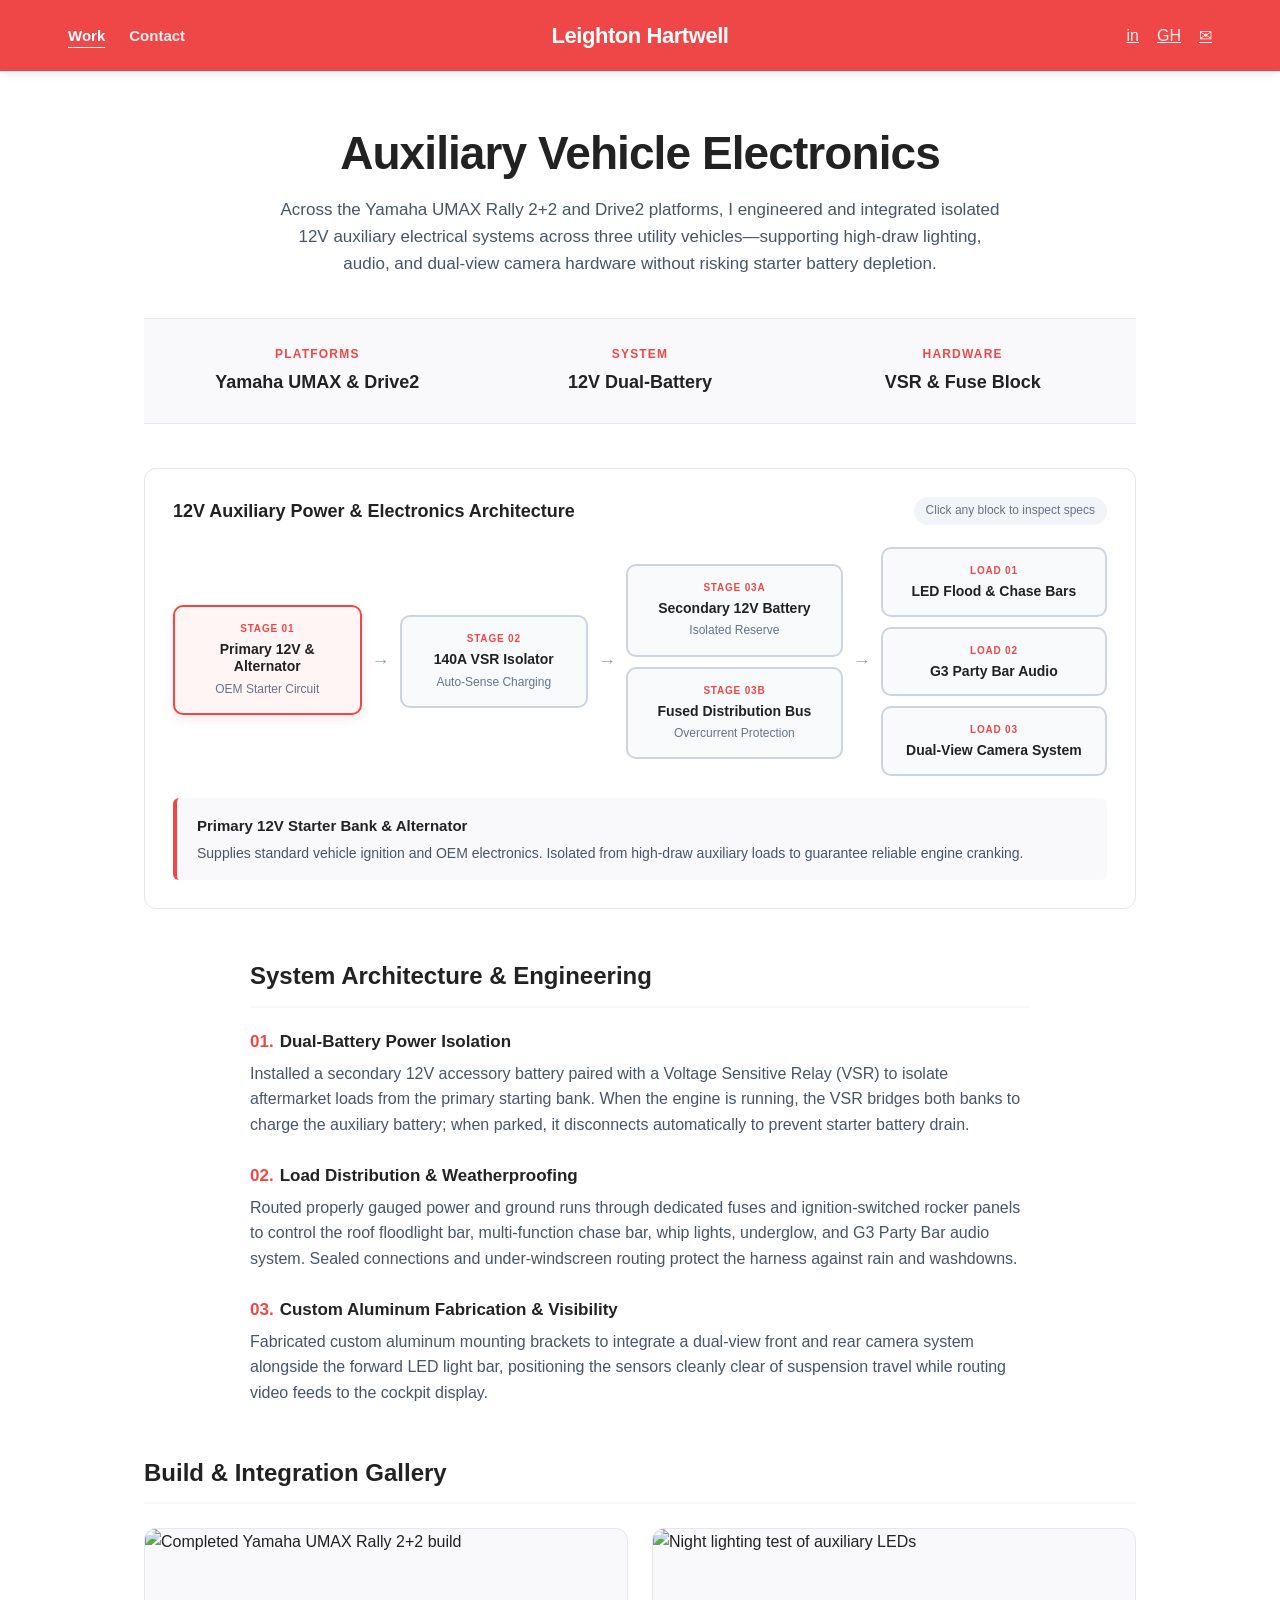
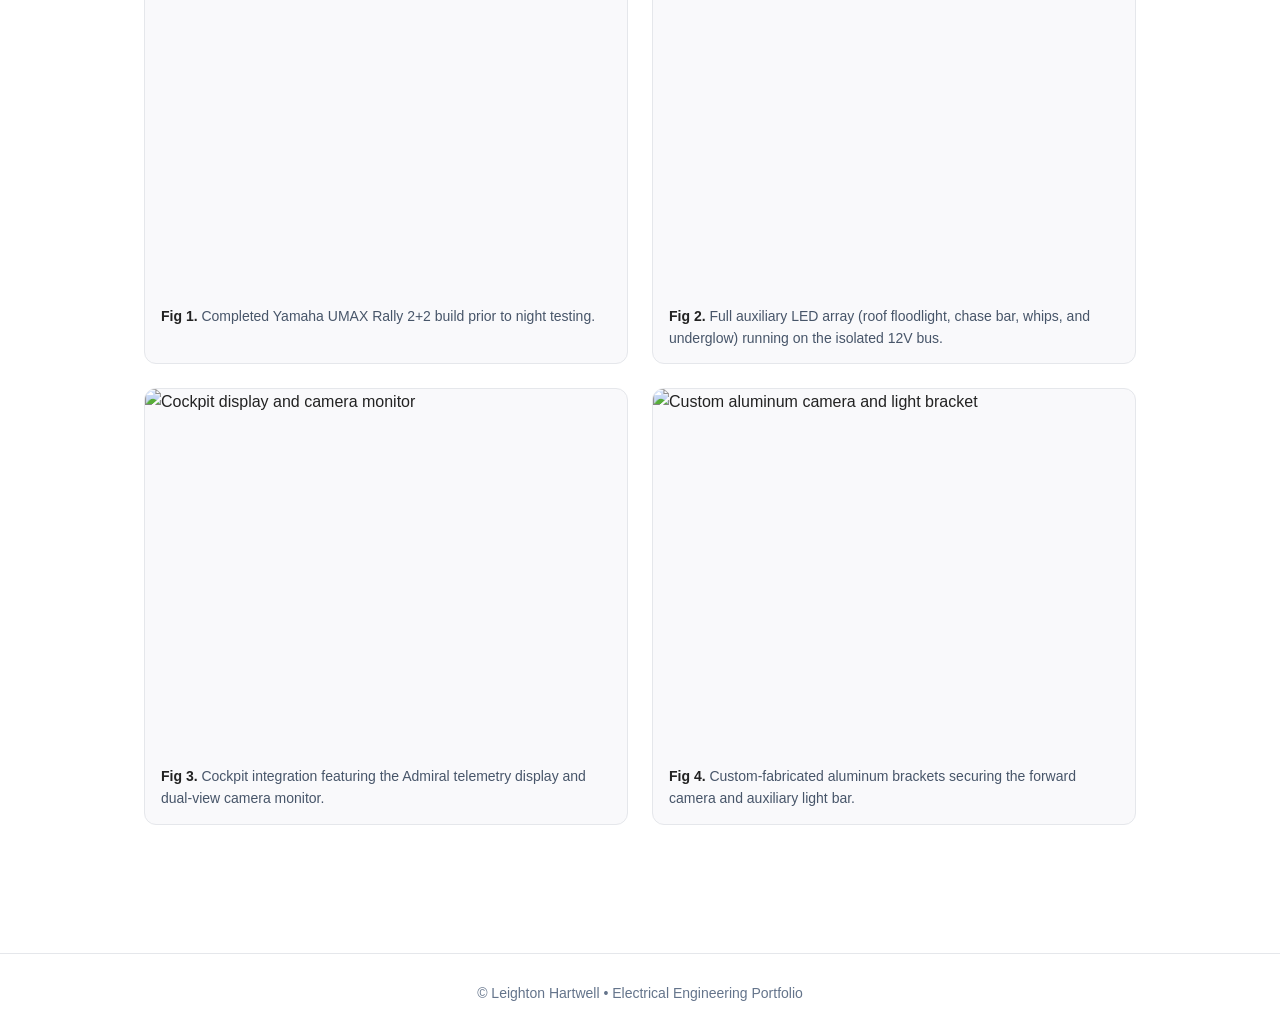
==== auxiliary-vehicle-electronics.html @ 43694203 "Add Auxiliary Vehicle Electronics HTML structure" ====
<!DOCTYPE html>
<html lang="en">
<head>
  <meta charset="UTF-8" />
  <meta name="viewport" content="width=device-width, initial-scale=1.0" />
  <title>Auxiliary Vehicle Electronics | Leighton Hartwell</title>
  <link rel="stylesheet" href="style.css" />
  <style>
    /* Interactive Architecture Diagram Styles */
    .arch-wrap {
      padding: 28px;
      background: #FFFFFF;
      border: 1px solid var(--border);
      border-radius: var(--radius);
      margin-bottom: 44px;
    }
    .arch-header {
      display: flex;
      justify-content: space-between;
      align-items: center;
      margin-bottom: 22px;
      flex-wrap: wrap;
      gap: 8px;
    }
    .arch-header h2 {
      font-size: 18px;
      font-weight: 700;
    }
    .arch-hint {
      font-size: 12px;
      color: var(--muted);
      background: #F1F5F9;
      padding: 4px 12px;
      border-radius: 999px;
    }
    .arch-flow {
      display: grid;
      grid-template-columns: 1fr auto 1fr auto 1.15fr auto 1.2fr;
      align-items: center;
      gap: 10px;
    }
    .arch-node {
      border: 2px solid #CBD5E1;
      border-radius: 10px;
      padding: 14px 12px;
      background: #F8FAFC;
      cursor: pointer;
      transition: all 0.18s ease;
      text-align: center;
    }
    .arch-node:hover, .arch-node.active {
      border-color: var(--coral);
      background: #FFF5F5;
      transform: translateY(-2px);
      box-shadow: 0 4px 12px rgba(239, 71, 71, 0.12);
    }
    .node-tag {
      display: block;
      font-size: 10px;
      font-weight: 700;
      text-transform: uppercase;
      letter-spacing: 0.08em;
      color: var(--coral);
      margin-bottom: 4px;
    }
    .node-title {
      font-size: 14px;
      font-weight: 700;
      line-height: 1.25;
    }
    .node-sub {
      font-size: 12px;
      color: var(--muted);
      margin-top: 4px;
    }
    .arch-arrow {
      color: #94A3B8;
      font-weight: 700;
      font-size: 18px;
      text-align: center;
    }
    .arch-stack {
      display: flex;
      flex-direction: column;
      gap: 10px;
    }
    .arch-inspector {
      margin-top: 22px;
      padding: 16px 20px;
      background: var(--bg-tint);
      border-left: 4px solid var(--coral);
      border-radius: 6px;
    }
    .arch-inspector h3 {
      font-size: 15px;
      font-weight: 700;
      margin-bottom: 4px;
    }
    .arch-inspector p {
      font-size: 14px;
      color: var(--slate);
    }
    /* Lightbox Modal */
    .lightbox {
      display: none;
      position: fixed;
      inset: 0;
      background: rgba(15, 23, 42, 0.88);
      z-index: 999;
      align-items: center;
      justify-content: center;
      padding: 24px;
    }
    .lightbox.open { display: flex; }
    .lightbox img {
      max-width: 92vw;
      max-height: 84vh;
      border-radius: 8px;
    }
    @media (max-width: 820px) {
      .arch-flow { grid-template-columns: 1fr; }
      .arch-arrow { transform: rotate(90deg); }
    }
  </style>
</head>
<body>

  <header class="site-header">
    <div class="nav-inner">
      <nav class="nav-links">
        <a href="index.html" class="active">Work</a>
        <a href="contact.html">Contact</a>
      </nav>
      <a href="index.html" class="brand-title">Leighton Hartwell</a>
      <div class="social-links">
        <a href="https://linkedin.com/in/lhartwell007" target="_blank" aria-label="LinkedIn">in</a>
        <a href="https://github.com" target="_blank" aria-label="GitHub">GH</a>
        <a href="mailto:leightonmhartwell@gmail.com" aria-label="Email">&#9993;</a>
      </div>
    </div>
  </header>

  <main class="container">
    <div class="page-header">
      <h1>Auxiliary Vehicle Electronics</h1>
      <p class="page-intro">
        Across the Yamaha UMAX Rally 2+2 and Drive2 platforms, I engineered and integrated isolated 12V auxiliary electrical systems across three utility vehicles—supporting high-draw lighting, audio, and dual-view camera hardware without risking starter battery depletion.
      </p>
    </div>

    <!-- 3-Column Metadata Strip -->
    <div class="meta-strip">
      <div>
        <span class="meta-label">Platforms</span>
        <span class="meta-value">Yamaha UMAX &amp; Drive2</span>
      </div>
      <div>
        <span class="meta-label">System</span>
        <span class="meta-value">12V Dual-Battery</span>
      </div>
      <div>
        <span class="meta-label">Hardware</span>
        <span class="meta-value">VSR &amp; Fuse Block</span>
      </div>
    </div>

    <!-- Interactive Architecture Diagram -->
    <section class="arch-wrap">
      <div class="arch-header">
        <h2>12V Auxiliary Power &amp; Electronics Architecture</h2>
        <span class="arch-hint">Click any block to inspect specs</span>
      </div>

      <div class="arch-flow">
        <div class="arch-node active" data-stage="primary">
          <span class="node-tag">Stage 01</span>
          <div class="node-title">Primary 12V &amp; Alternator</div>
          <div class="node-sub">OEM Starter Circuit</div>
        </div>

        <div class="arch-arrow">&rarr;</div>

        <div class="arch-node" data-stage="vsr">
          <span class="node-tag">Stage 02</span>
          <div class="node-title">140A VSR Isolator</div>
          <div class="node-sub">Auto-Sense Charging</div>
        </div>

        <div class="arch-arrow">&rarr;</div>

        <div class="arch-stack">
          <div class="arch-node" data-stage="battery">
            <span class="node-tag">Stage 03A</span>
            <div class="node-title">Secondary 12V Battery</div>
            <div class="node-sub">Isolated Reserve</div>
          </div>
          <div class="arch-node" data-stage="fuse">
            <span class="node-tag">Stage 03B</span>
            <div class="node-title">Fused Distribution Bus</div>
            <div class="node-sub">Overcurrent Protection</div>
          </div>
        </div>

        <div class="arch-arrow">&rarr;</div>

        <div class="arch-stack">
          <div class="arch-node" data-stage="lighting">
            <span class="node-tag">Load 01</span>
            <div class="node-title">LED Flood &amp; Chase Bars</div>
          </div>
          <div class="arch-node" data-stage="audio">
            <span class="node-tag">Load 02</span>
            <div class="node-title">G3 Party Bar Audio</div>
          </div>
          <div class="arch-node" data-stage="cameras">
            <span class="node-tag">Load 03</span>
            <div class="node-title">Dual-View Camera System</div>
          </div>
        </div>
      </div>

      <div class="arch-inspector">
        <h3 id="insp-title">Primary 12V Starter Bank &amp; Alternator</h3>
        <p id="insp-desc">Supplies standard vehicle ignition and OEM electronics. Isolated from high-draw auxiliary loads to guarantee reliable engine cranking.</p>
      </div>
    </section>

    <!-- Engineering Deep-Dive -->
    <section class="section-block">
      <h2>System Architecture &amp; Engineering</h2>

      <div class="pillar">
        <h3><span>01.</span>Dual-Battery Power Isolation</h3>
        <p>Installed a secondary 12V accessory battery paired with a Voltage Sensitive Relay (VSR) to isolate aftermarket loads from the primary starting bank. When the engine is running, the VSR bridges both banks to charge the auxiliary battery; when parked, it disconnects automatically to prevent starter battery drain.</p>
      </div>

      <div class="pillar">
        <h3><span>02.</span>Load Distribution &amp; Weatherproofing</h3>
        <p>Routed properly gauged power and ground runs through dedicated fuses and ignition-switched rocker panels to control the roof floodlight bar, multi-function chase bar, whip lights, underglow, and G3 Party Bar audio system. Sealed connections and under-windscreen routing protect the harness against rain and washdowns.</p>
      </div>

      <div class="pillar">
        <h3><span>03.</span>Custom Aluminum Fabrication &amp; Visibility</h3>
        <p>Fabricated custom aluminum mounting brackets to integrate a dual-view front and rear camera system alongside the forward LED light bar, positioning the sensors cleanly clear of suspension travel while routing video feeds to the cockpit display.</p>
      </div>
    </section>

    <!-- 2x2 Annotated Gallery -->
    <section class="section-block" style="max-width:1040px;">
      <h2>Build &amp; Integration Gallery</h2>
      <div class="gallery-grid">
        <div class="gallery-item" onclick="openLightbox(this)">
          <img src="images/umax-day.jpg" alt="Completed Yamaha UMAX Rally 2+2 build" />
          <div class="gallery-caption"><strong>Fig 1.</strong> Completed Yamaha UMAX Rally 2+2 build prior to night testing.</div>
        </div>

        <div class="gallery-item" onclick="openLightbox(this)">
          <img src="images/umax-night.jpg" alt="Night lighting test of auxiliary LEDs" />
          <div class="gallery-caption"><strong>Fig 2.</strong> Full auxiliary LED array (roof floodlight, chase bar, whips, and underglow) running on the isolated 12V bus.</div>
        </div>

        <div class="gallery-item" onclick="openLightbox(this)">
          <img src="images/cockpit-display.jpg" alt="Cockpit display and camera monitor" />
          <div class="gallery-caption"><strong>Fig 3.</strong> Cockpit integration featuring the Admiral telemetry display and dual-view camera monitor.</div>
        </div>

        <div class="gallery-item" onclick="openLightbox(this)">
          <img src="images/front-bracket.jpg" alt="Custom aluminum camera and light bracket" />
          <div class="gallery-caption"><strong>Fig 4.</strong> Custom-fabricated aluminum brackets securing the forward camera and auxiliary light bar.</div>
        </div>
      </div>
    </section>
  </main>

  <div class="lightbox" id="lightbox" onclick="this.classList.remove('open')">
    <img id="lightbox-img" src="" alt="Enlarged project photo" />
  </div>

  <footer class="site-footer">
    &copy; Leighton Hartwell &bull; Electrical Engineering Portfolio
  </footer>

  <script>
    const stages = {
      primary: {
        title: "Primary 12V Starter Bank & Alternator",
        desc: "Supplies standard vehicle ignition and OEM electronics. Isolated from high-draw auxiliary loads to guarantee reliable engine cranking."
      },
      vsr: {
        title: "140A Voltage Sensitive Relay (VSR)",
        desc: "Automatically bridges the primary and auxiliary banks once charging voltage exceeds ~13.3V, and isolates them below ~12.8V to prevent starter battery drain."
      },
      battery: {
        title: "Secondary 12V Accessory Battery",
        desc: "Dedicated 12V power reserve powering all aftermarket lighting, audio, and camera systems independently of the primary starter battery."
      },
      fuse: {
        title: "Fused Distribution Bus & Ignition Switching",
        desc: "Centralized blade fuse block with dedicated circuit protection and ignition-switched rocker control to eliminate parasitic drain when parked."
      },
      lighting: {
        title: "High-Output LED Lighting Array",
        desc: "Roof floodlight bar, multi-function chase bar, whip lights, and underglow controlled via dash-mounted backlit rocker switches."
      },
      audio: {
        title: "G3 Party Bar Audio System",
        desc: "Overhead marine-grade soundbar wired with dedicated inline fusing and weather-sealed connections for washdown and rain durability."
      },
      cameras: {
        title: "Dual-View Camera & Cockpit Display",
        desc: "Front and rear camera feeds mounted on custom-fabricated aluminum brackets, routed cleanly under the windscreen to the cockpit monitor."
      }
    };

    document.querySelectorAll('.arch-node').forEach(node => {
      node.addEventListener('click', () => {
        document.querySelectorAll('.arch-node').forEach(n => n.classList.remove('active'));
        node.classList.add('active');
        const info = stages[node.dataset.stage];
        document.getElementById('insp-title').textContent = info.title;
        document.getElementById('insp-desc').textContent = info.desc;
      });
    });

    function openLightbox(card) {
      const src = card.querySelector('img').src;
      document.getElementById('lightbox-img').src = src;
      document.getElementById('lightbox').classList.add('open');
    }
  </script>

</body>
</html>
---- style.css ----
:root {
  --coral: #EF4747;
  --coral-dark: #D93838;
  --charcoal: #222222;
  --slate: #475569;
  --muted: #64748B;
  --bg-tint: #F9F9FB;
  --border: #E5E7EB;
  --radius: 12px;
}

* {
  box-sizing: border-box;
  margin: 0;
  padding: 0;
}

body {
  font-family: -apple-system, BlinkMacSystemFont, "Segoe UI", Roboto, Helvetica, Arial, sans-serif;
  color: var(--charcoal);
  background: #FFFFFF;
  line-height: 1.6;
  -webkit-font-smoothing: antialiased;
}

/* Top Navigation Bar */
.site-header {
  background: var(--coral);
  color: #FFFFFF;
  position: sticky;
  top: 0;
  z-index: 100;
  box-shadow: 0 2px 10px rgba(0, 0, 0, 0.08);
}

.nav-inner {
  max-width: 1200px;
  margin: 0 auto;
  padding: 18px 28px;
  display: grid;
  grid-template-columns: 1fr auto 1fr;
  align-items: center;
}

.nav-links {
  display: flex;
  gap: 24px;
}

.nav-links a {
  color: #FFFFFF;
  text-decoration: none;
  font-weight: 600;
  font-size: 15px;
  opacity: 0.9;
  transition: opacity 0.15s ease;
}

.nav-links a:hover,
.nav-links a.active {
  opacity: 1;
  text-decoration: underline;
  text-underline-offset: 6px;
}

.brand-title {
  color: #FFFFFF;
  text-decoration: none;
  font-size: 22px;
  font-weight: 800;
  letter-spacing: -0.02em;
  text-align: center;
}

.social-links {
  display: flex;
  justify-content: flex-end;
  gap: 18px;
  align-items: center;
}

.social-links a {
  color: #FFFFFF;
  display: inline-flex;
  opacity: 0.9;
  transition: opacity 0.15s ease, transform 0.15s ease;
}

.social-links a:hover {
  opacity: 1;
  transform: translateY(-1px);
}

/* Main Container */
.container {
  max-width: 1040px;
  margin: 0 auto;
  padding: 56px 24px 80px;
}

.page-header {
  text-align: center;
  max-width: 720px;
  margin: 0 auto 40px;
}

.page-header h1 {
  font-size: clamp(32px, 5vw, 46px);
  font-weight: 800;
  letter-spacing: -0.02em;
  line-height: 1.15;
  margin-bottom: 16px;
}

.page-intro {
  font-size: 17px;
  color: var(--slate);
}

/* Home Page Project Cards */
.project-grid {
  display: grid;
  grid-template-columns: repeat(auto-fit, minmax(300px, 1fr));
  gap: 28px;
  margin-top: 24px;
}

.project-card {
  border: 1px solid var(--border);
  border-radius: var(--radius);
  overflow: hidden;
  text-decoration: none;
  color: inherit;
  background: #FFFFFF;
  transition: transform 0.2s ease, box-shadow 0.2s ease, border-color 0.2s ease;
  display: flex;
  flex-direction: column;
}

.project-card:hover {
  transform: translateY(-4px);
  border-color: var(--coral);
  box-shadow: 0 12px 24px rgba(0, 0, 0, 0.06);
}

.card-thumb {
  width: 100%;
  aspect-ratio: 16 / 10;
  background: #F1F5F9;
  object-fit: cover;
  display: block;
}

.card-body {
  padding: 22px;
  flex: 1;
  display: flex;
  flex-direction: column;
}

.card-tag {
  font-size: 11px;
  font-weight: 700;
  text-transform: uppercase;
  letter-spacing: 0.08em;
  color: var(--coral);
  margin-bottom: 6px;
}

.card-title {
  font-size: 20px;
  font-weight: 700;
  margin-bottom: 8px;
}

.card-desc {
  font-size: 14px;
  color: var(--slate);
}

/* 3-Column Metadata Strip */
.meta-strip {
  display: grid;
  grid-template-columns: repeat(3, 1fr);
  gap: 24px;
  background: var(--bg-tint);
  border-top: 1px solid var(--border);
  border-bottom: 1px solid var(--border);
  padding: 26px 24px;
  margin: 0 auto 44px;
  text-align: center;
}

.meta-label {
  display: block;
  color: var(--coral);
  font-size: 12px;
  font-weight: 700;
  letter-spacing: 0.1em;
  text-transform: uppercase;
  margin-bottom: 4px;
}

.meta-value {
  color: var(--charcoal);
  font-size: 18px;
  font-weight: 600;
}

/* Engineering Deep-Dive */
.section-block {
  max-width: 780px;
  margin: 48px auto;
}

.section-block h2 {
  font-size: 24px;
  font-weight: 700;
  margin-bottom: 20px;
  padding-bottom: 10px;
  border-bottom: 2px solid var(--bg-tint);
}

.pillar {
  margin-bottom: 24px;
}

.pillar h3 {
  font-size: 17px;
  font-weight: 700;
  margin-bottom: 6px;
}

.pillar h3 span {
  color: var(--coral);
  margin-right: 6px;
}

.pillar p {
  font-size: 16px;
  color: var(--slate);
}

/* Annotated 2x2 Gallery */
.gallery-grid {
  display: grid;
  grid-template-columns: repeat(2, 1fr);
  gap: 24px;
  margin-top: 24px;
}

.gallery-item {
  border: 1px solid var(--border);
  border-radius: var(--radius);
  overflow: hidden;
  background: var(--bg-tint);
  cursor: pointer;
  transition: transform 0.18s ease, box-shadow 0.18s ease;
}

.gallery-item:hover {
  transform: translateY(-2px);
  box-shadow: 0 8px 20px rgba(0, 0, 0, 0.06);
}

.gallery-item img {
  width: 100%;
  aspect-ratio: 4 / 3;
  object-fit: cover;
  display: block;
}

.gallery-caption {
  padding: 14px 16px;
  font-size: 14px;
  color: var(--slate);
}

.gallery-caption strong {
  color: var(--charcoal);
}

/* Footer */
.site-footer {
  border-top: 1px solid var(--border);
  text-align: center;
  padding: 28px 24px;
  font-size: 14px;
  color: var(--muted);
}

@media (max-width: 720px) {
  .nav-inner {
    grid-template-columns: 1fr;
    gap: 12px;
    text-align: center;
  }
  .nav-links, .social-links {
    justify-content: center;
  }
  .meta-strip, .gallery-grid {
    grid-template-columns: 1fr;
  }
}
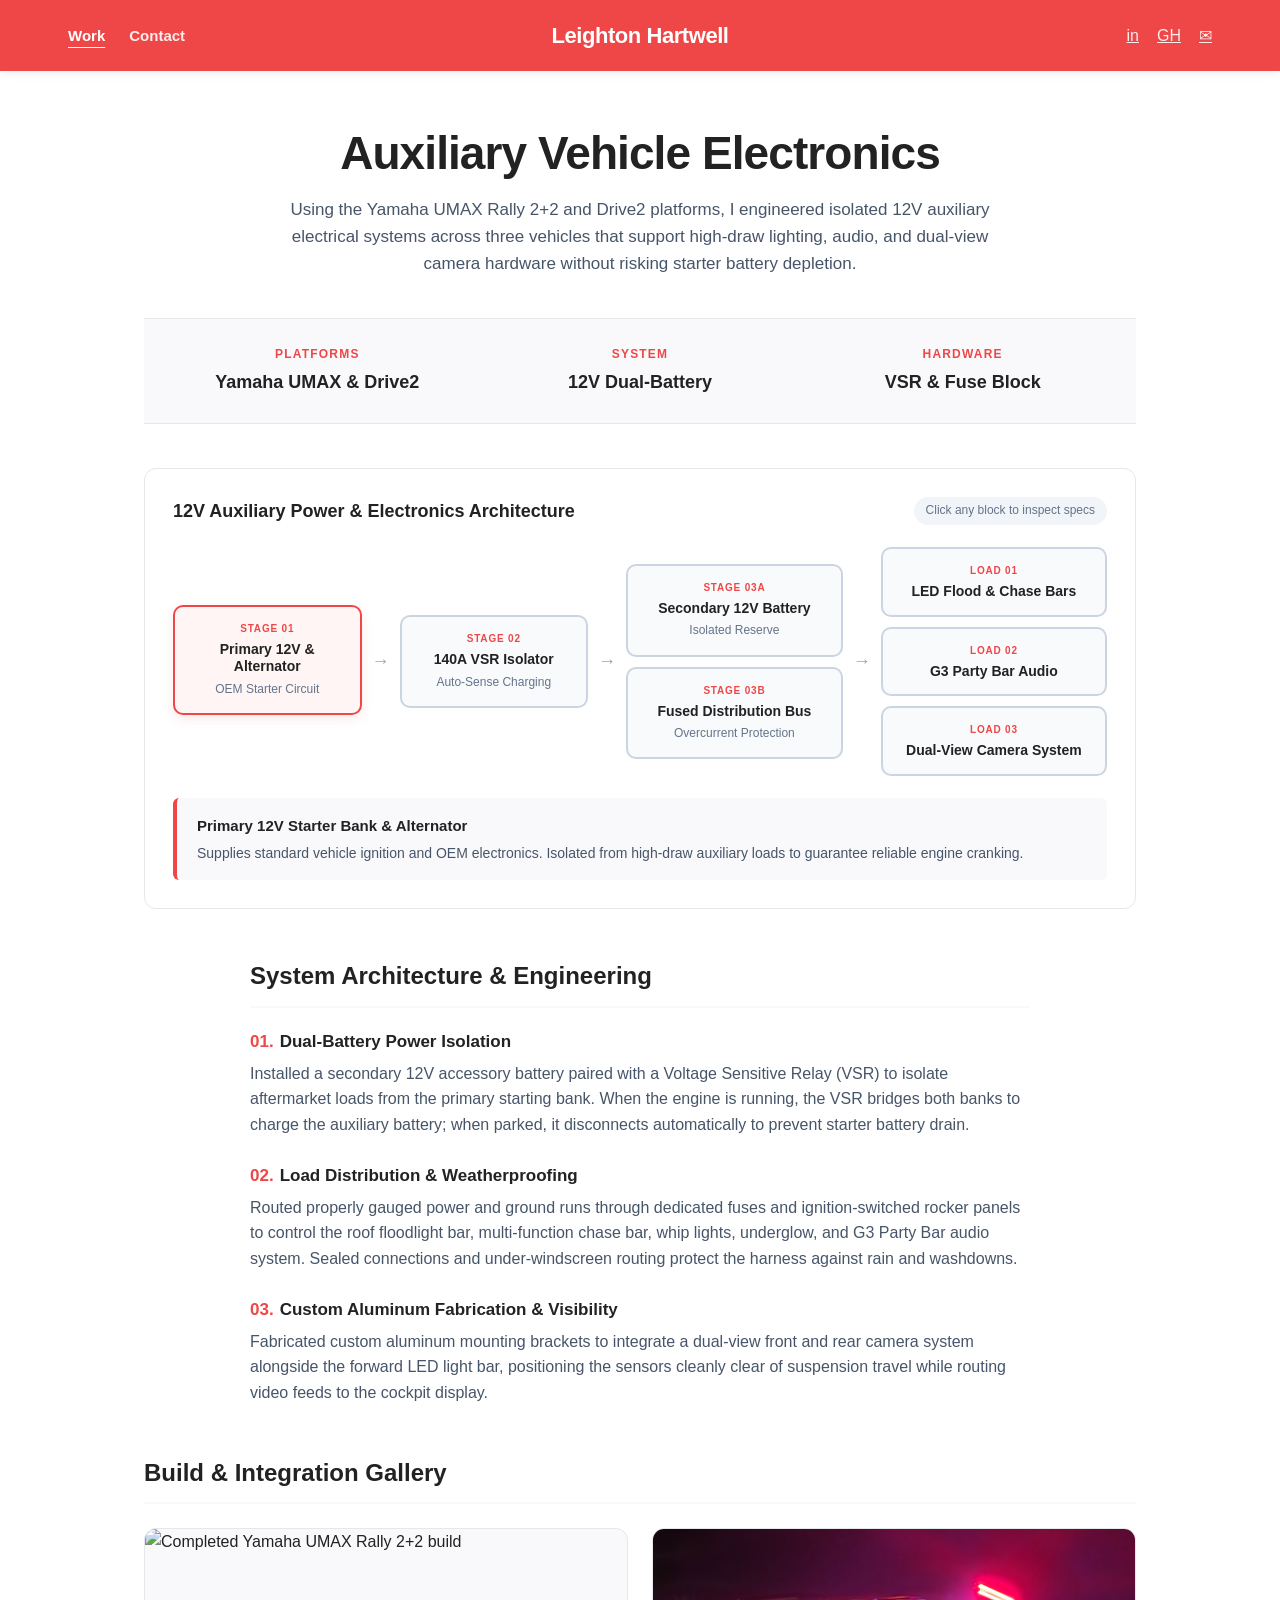
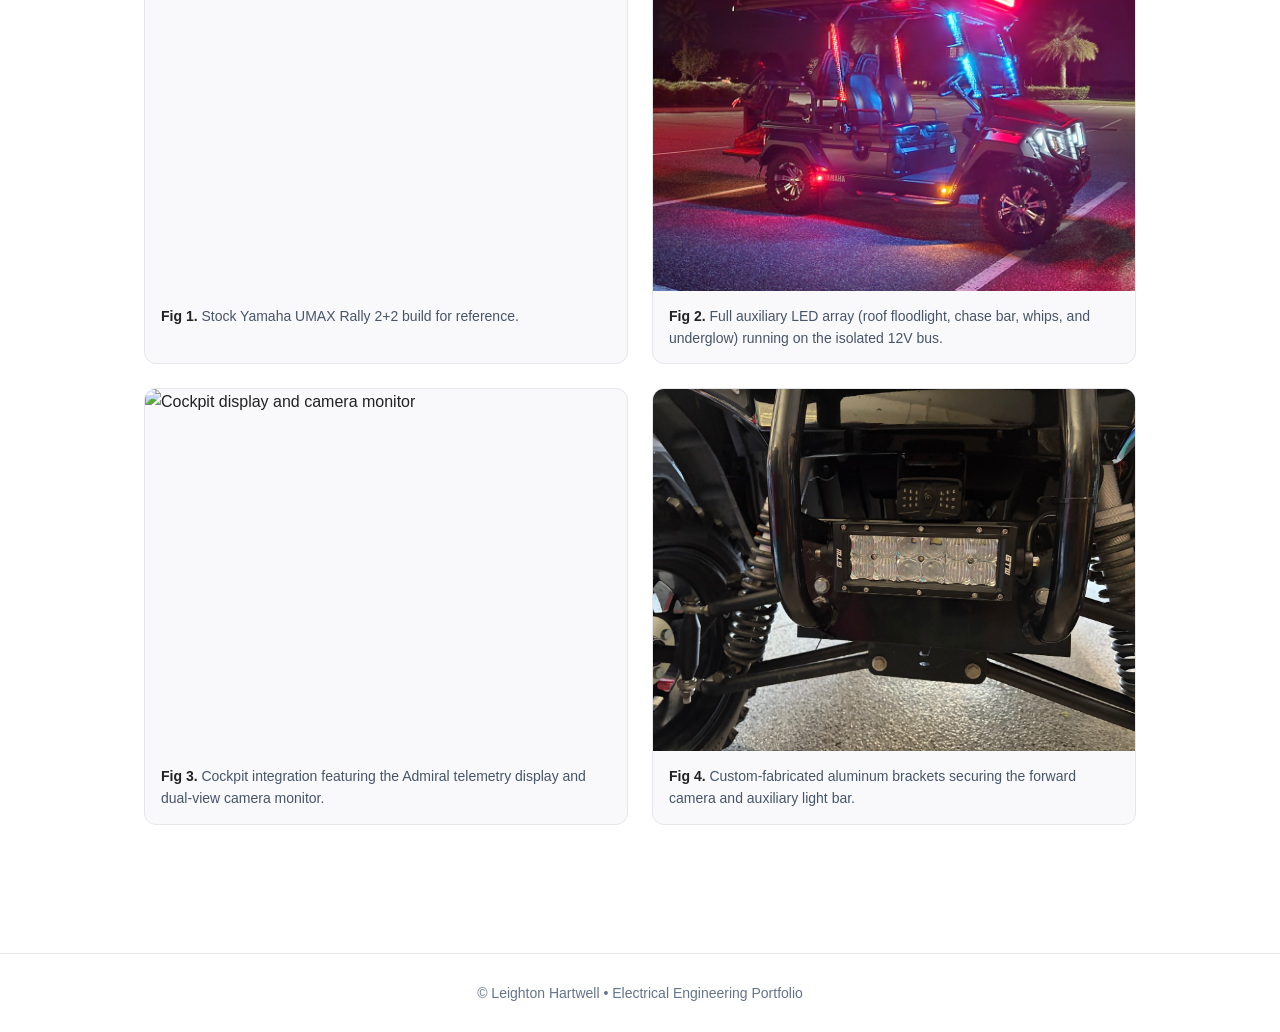
==== commit a52d3740: "Refactor content and update section titles in HTML" ====
--- a/auxiliary-vehicle-electronics.html
+++ b/auxiliary-vehicle-electronics.html
@@ -6,7 +6,7 @@
   <title>Auxiliary Vehicle Electronics | Leighton Hartwell</title>
   <link rel="stylesheet" href="style.css" />
   <style>
-    /* Interactive Architecture Diagram Styles */
+    /* Diagrams */
     .arch-wrap {
       padding: 28px;
       background: #FFFFFF;
@@ -144,7 +144,7 @@
     <div class="page-header">
       <h1>Auxiliary Vehicle Electronics</h1>
       <p class="page-intro">
-        Across the Yamaha UMAX Rally 2+2 and Drive2 platforms, I engineered and integrated isolated 12V auxiliary electrical systems across three utility vehicles—supporting high-draw lighting, audio, and dual-view camera hardware without risking starter battery depletion.
+        Using the Yamaha UMAX Rally 2+2 and Drive2 platforms, I engineered isolated 12V auxiliary electrical systems across three vehicles that support high-draw lighting, audio, and dual-view camera hardware without risking starter battery depletion.
       </p>
     </div>
 
@@ -225,7 +225,7 @@
       </div>
     </section>
 
-    <!-- Engineering Deep-Dive -->
+    <!-- Technical Details -->
     <section class="section-block">
       <h2>System Architecture &amp; Engineering</h2>
 
@@ -250,8 +250,8 @@
       <h2>Build &amp; Integration Gallery</h2>
       <div class="gallery-grid">
         <div class="gallery-item" onclick="openLightbox(this)">
-          <img src="images/umax-day.jpg" alt="Completed Yamaha UMAX Rally 2+2 build" />
-          <div class="gallery-caption"><strong>Fig 1.</strong> Completed Yamaha UMAX Rally 2+2 build prior to night testing.</div>
+          <img src="images/umax-stock.jpg" alt="Completed Yamaha UMAX Rally 2+2 build" />
+          <div class="gallery-caption"><strong>Fig 1.</strong> Stock Yamaha UMAX Rally 2+2 build for reference. </div>
         </div>
 
         <div class="gallery-item" onclick="openLightbox(this)">
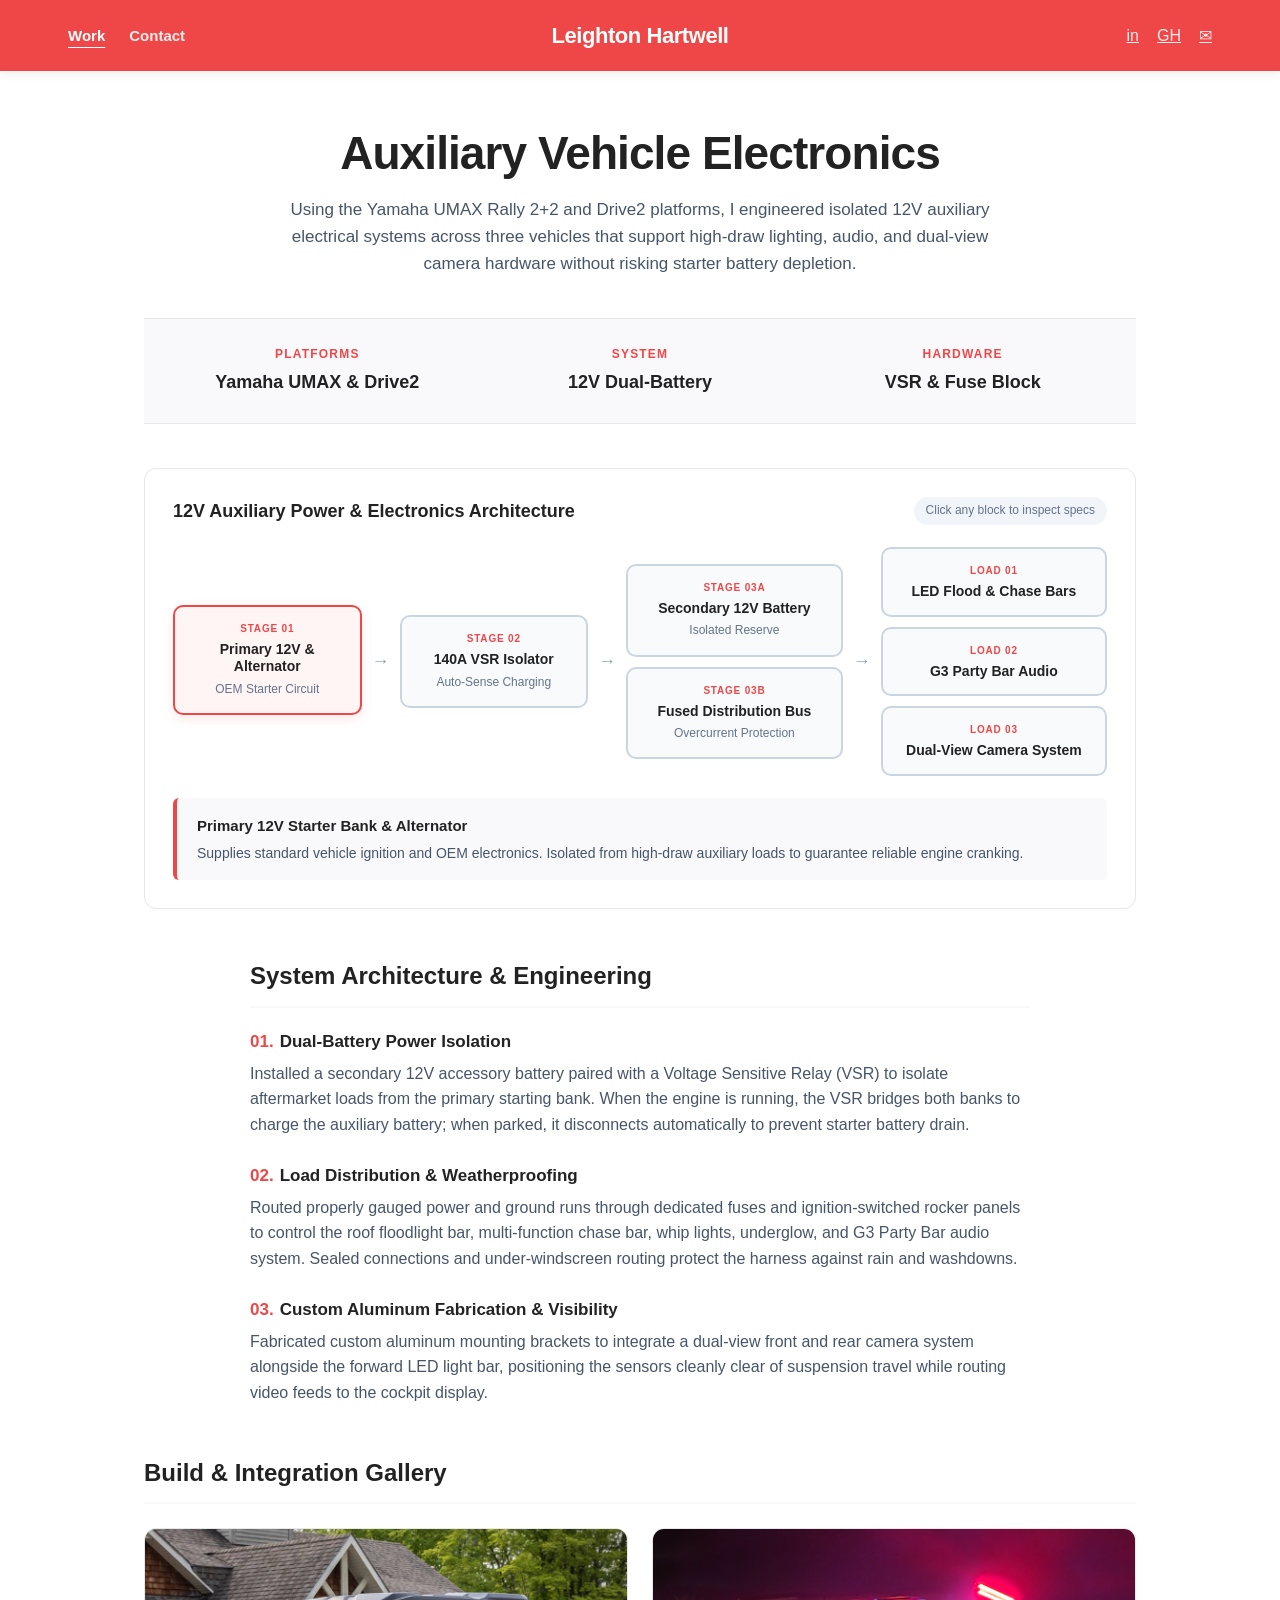
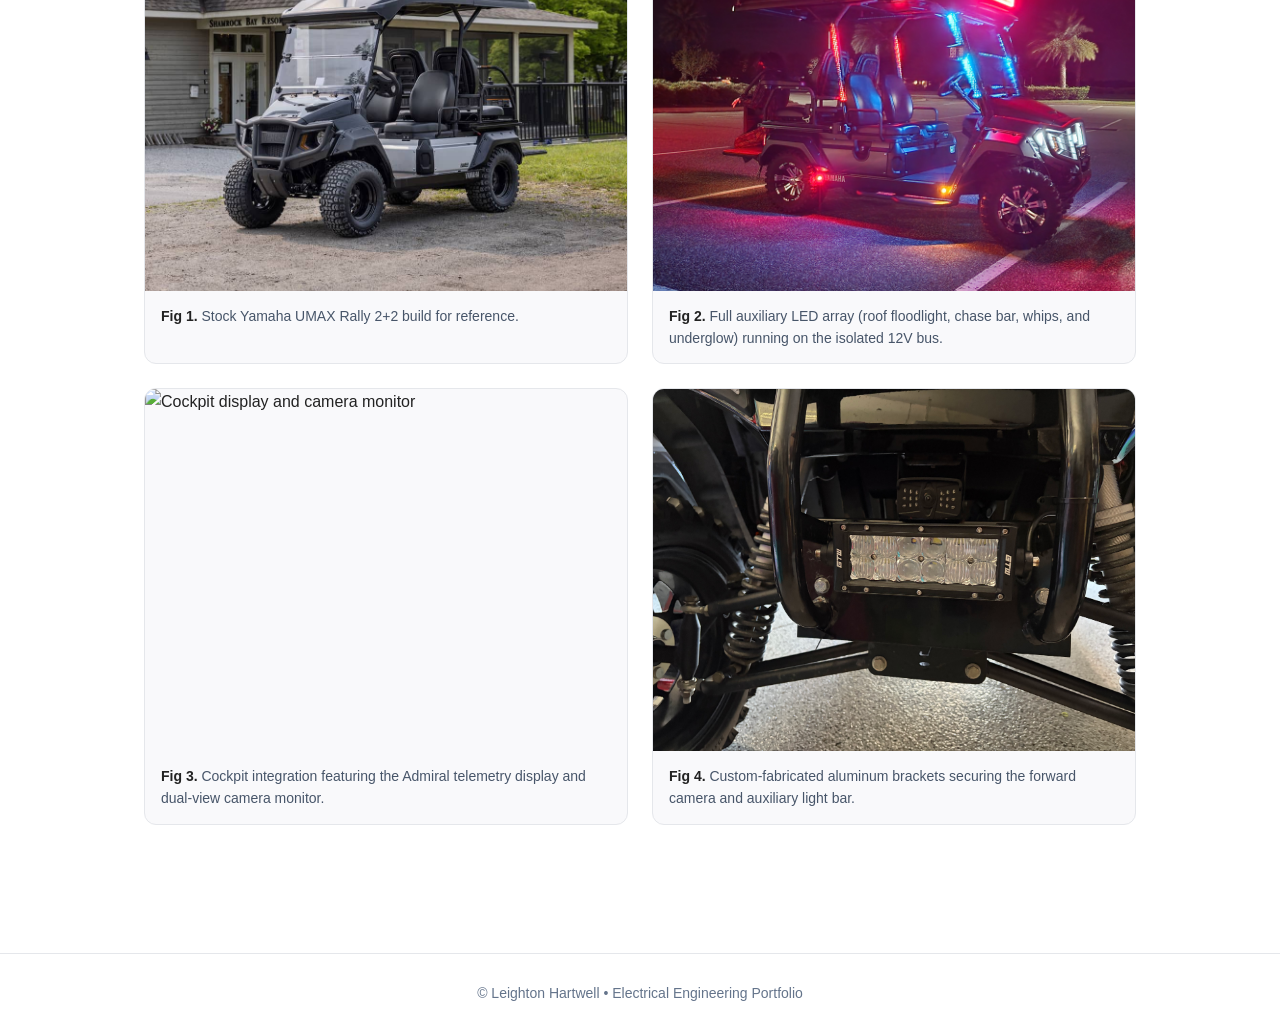
==== commit 6114ee98: "Update gallery section and image source" ====
--- a/auxiliary-vehicle-electronics.html
+++ b/auxiliary-vehicle-electronics.html
@@ -245,12 +245,12 @@
       </div>
     </section>
 
-    <!-- 2x2 Annotated Gallery -->
+    <!-- 2x2 Gallery -->
     <section class="section-block" style="max-width:1040px;">
       <h2>Build &amp; Integration Gallery</h2>
       <div class="gallery-grid">
         <div class="gallery-item" onclick="openLightbox(this)">
-          <img src="images/umax-stock.jpg" alt="Completed Yamaha UMAX Rally 2+2 build" />
+          <img src="images/stock-umax.jpg" alt="Completed Yamaha UMAX Rally 2+2 build" />
           <div class="gallery-caption"><strong>Fig 1.</strong> Stock Yamaha UMAX Rally 2+2 build for reference. </div>
         </div>
 
